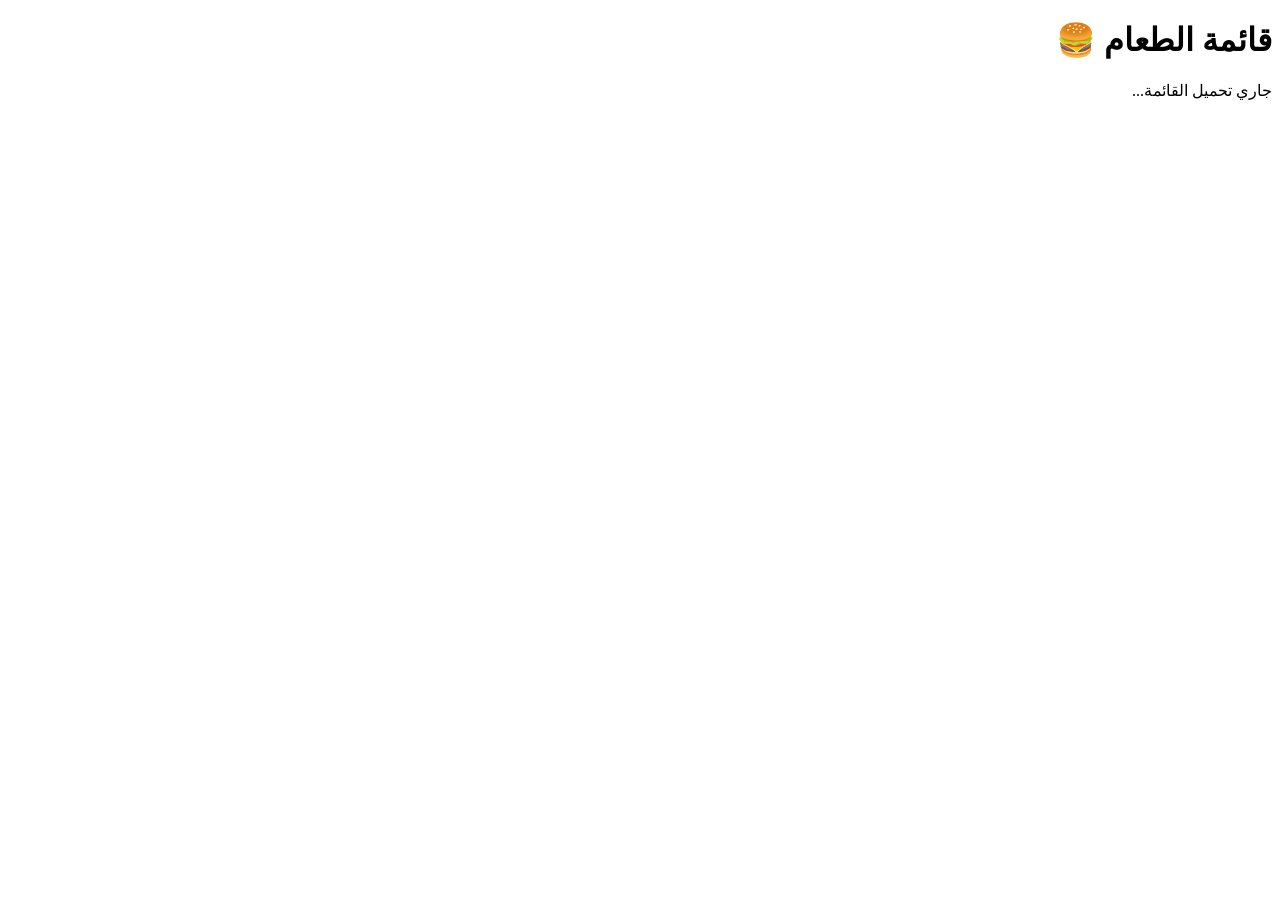
==== index.html @ 35b32e43 "Add initial HTML structure for restaurant menu" ====
<!DOCTYPE html>
<html lang="ar" dir="rtl">
<head>
    <meta charset="UTF-8">
    <meta name="viewport" content="width=device-width, initial-scale=1.0">
    <title>قائمة المطعم</title>
    <link rel="stylesheet" href="style.css">
</head>
<body>
    <header>
        <h1>قائمة الطعام 🍔</h1>
    </header>
    
    <main>
        <div id="menu-container" class="menu-grid">
            <p>جاري تحميل القائمة...</p>
        </div>
    </main>

    <script type="module" src="app.js"></script>
</body>
</html>
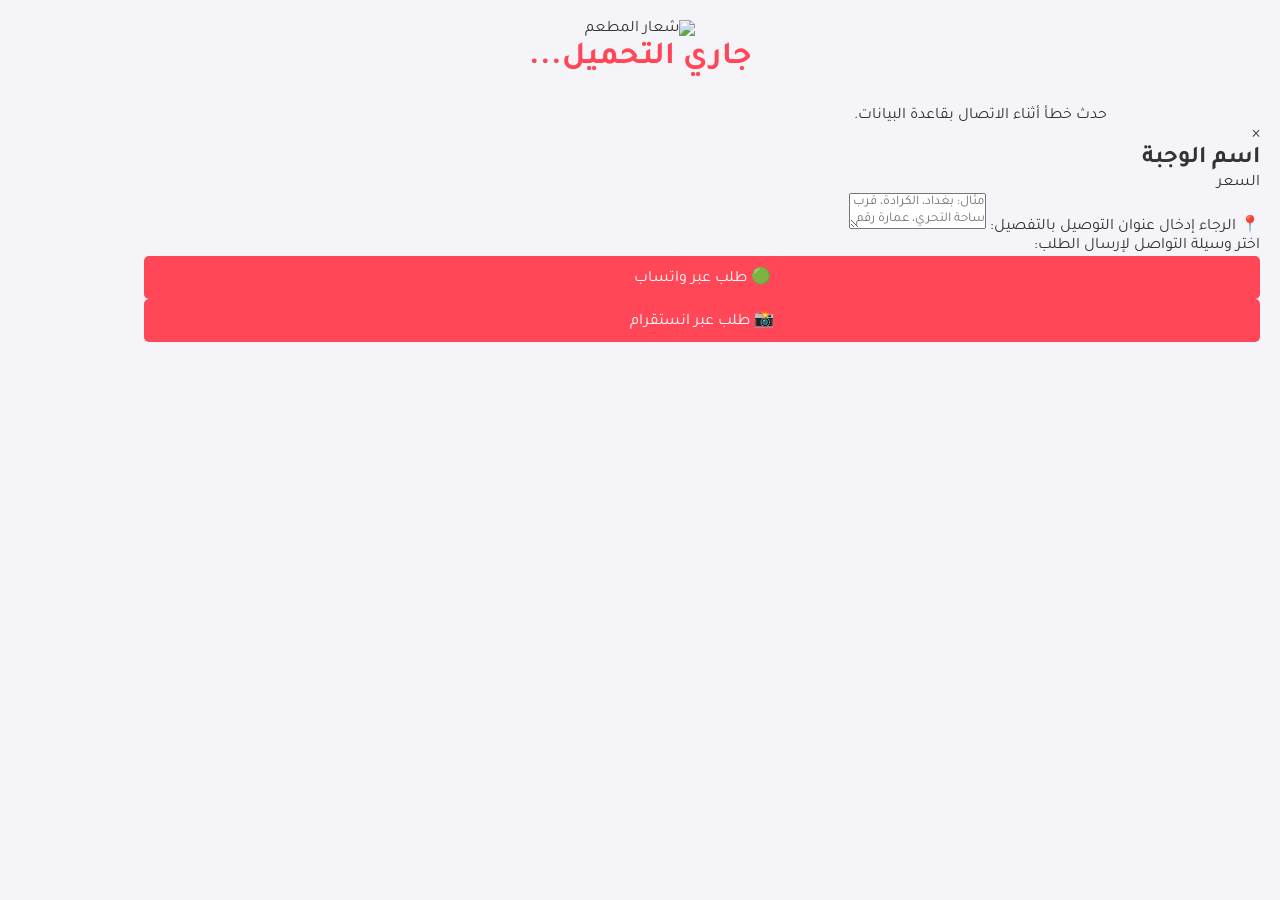
==== commit 06b80f6b: "Enhance restaurant menu layout and order modal Updated title and added restaurant header with logo a" ====
--- a/index.html
+++ b/index.html
@@ -3,20 +3,46 @@
 <head>
     <meta charset="UTF-8">
     <meta name="viewport" content="width=device-width, initial-scale=1.0">
-    <title>قائمة المطعم</title>
+    <title>منيو المطعم الاحترافي</title>
     <link rel="stylesheet" href="style.css">
 </head>
 <body>
-    <header>
-        <h1>قائمة الطعام 🍔</h1>
+
+    <header class="restaurant-header">
+        <img id="restLogo" src="https://placeholder.co/100" alt="شعار المطعم" class="rest-logo">
+        <h1 id="restName">جاري التحميل...</h1>
     </header>
+
+    <div class="slider-wrapper" id="offersWrapper" style="display: none;">
+        <div class="slider-track" id="offersContainer">
+            </div>
+    </div>
     
     <main>
         <div id="menu-container" class="menu-grid">
-            <p>جاري تحميل القائمة...</p>
+            <p class="status-msg">جاري تحميل قائمة الطعام...</p>
         </div>
     </main>
 
-    <script type="module" src="app.js"></script>
+    <div id="orderModal" class="modal">
+        <div class="modal-content">
+            <span class="close-modal">&times;</span>
+            <h2 id="modalItemName">اسم الوجبة</h2>
+            <p class="modal-price" id="modalItemPrice">السعر</p>
+            
+            <div class="location-box">
+                <label for="customerLocation">📍 الرجاء إدخال عنوان التوصيل بالتفصيل:</label>
+                <textarea id="customerLocation" placeholder="مثال: بغداد، الكرادة، قرب ساحة التحري، عمارة رقم 5"></textarea>
+            </div>
+
+            <p class="choose-method-text">اختر وسيلة التواصل لإرسال الطلب:</p>
+            <div class="order-actions">
+                <button id="sendWhatsAppBtn" class="btn-wa">🟢 طلب عبر واتساب</button>
+                <button id="sendInstagramBtn" class="btn-ig">📸 طلب عبر انستقرام</button>
+            </div>
+        </div>
+    </div>
+
+    <script src="app.js"></script>
 </body>
 </html>
--- a/style.css
+++ b/style.css
@@ -0,0 +1,96 @@
+@import url('https://fonts.googleapis.com/css2?family=Tajawal:wght@400;700&display=swap');
+
+* {
+    box-sizing: border-box;
+    margin: 0;
+    padding: 0;
+    font-family: 'Tajawal', sans-serif;
+}
+
+body {
+    background-color: #f4f4f9;
+    color: #333;
+    padding: 20px;
+}
+
+header {
+    text-align: center;
+    margin-bottom: 30px;
+}
+
+header h1 {
+    color: #ff4757;
+}
+
+.back-link {
+    display: inline-block;
+    margin-top: 10px;
+    color: #2f3542;
+    text-decoration: none;
+}
+
+.menu-grid {
+    display: grid;
+    grid-template-columns: repeat(auto-fill, minmax(250px, 1fr));
+    gap: 20px;
+    max-width: 1000px;
+    margin: 0 auto;
+}
+
+.menu-item {
+    background: white;
+    padding: 20px;
+    border-radius: 10px;
+    box-shadow: 0 4px 6px rgba(0,0,0,0.1);
+    text-align: center;
+}
+
+.menu-item h3 {
+    margin-bottom: 10px;
+    color: #2f3542;
+}
+
+.menu-item .price {
+    font-size: 1.2rem;
+    font-weight: bold;
+    color: #2ed573;
+}
+
+.admin-panel {
+    background: white;
+    padding: 20px;
+    border-radius: 10px;
+    max-width: 500px;
+    margin: 0 auto 30px auto;
+    box-shadow: 0 4px 6px rgba(0,0,0,0.1);
+    text-align: center;
+}
+
+input {
+    width: 90%;
+    padding: 10px;
+    margin: 10px 0;
+    border: 1px solid #ccc;
+    border-radius: 5px;
+}
+
+button {
+    background-color: #ff4757;
+    color: white;
+    border: none;
+    padding: 10px 20px;
+    border-radius: 5px;
+    cursor: pointer;
+    font-size: 1rem;
+    width: 90%;
+}
+
+button:hover {
+    background-color: #ff6b81;
+}
+
+.delete-btn {
+    background-color: #eccc68;
+    margin-top: 15px;
+    width: 100%;
+}
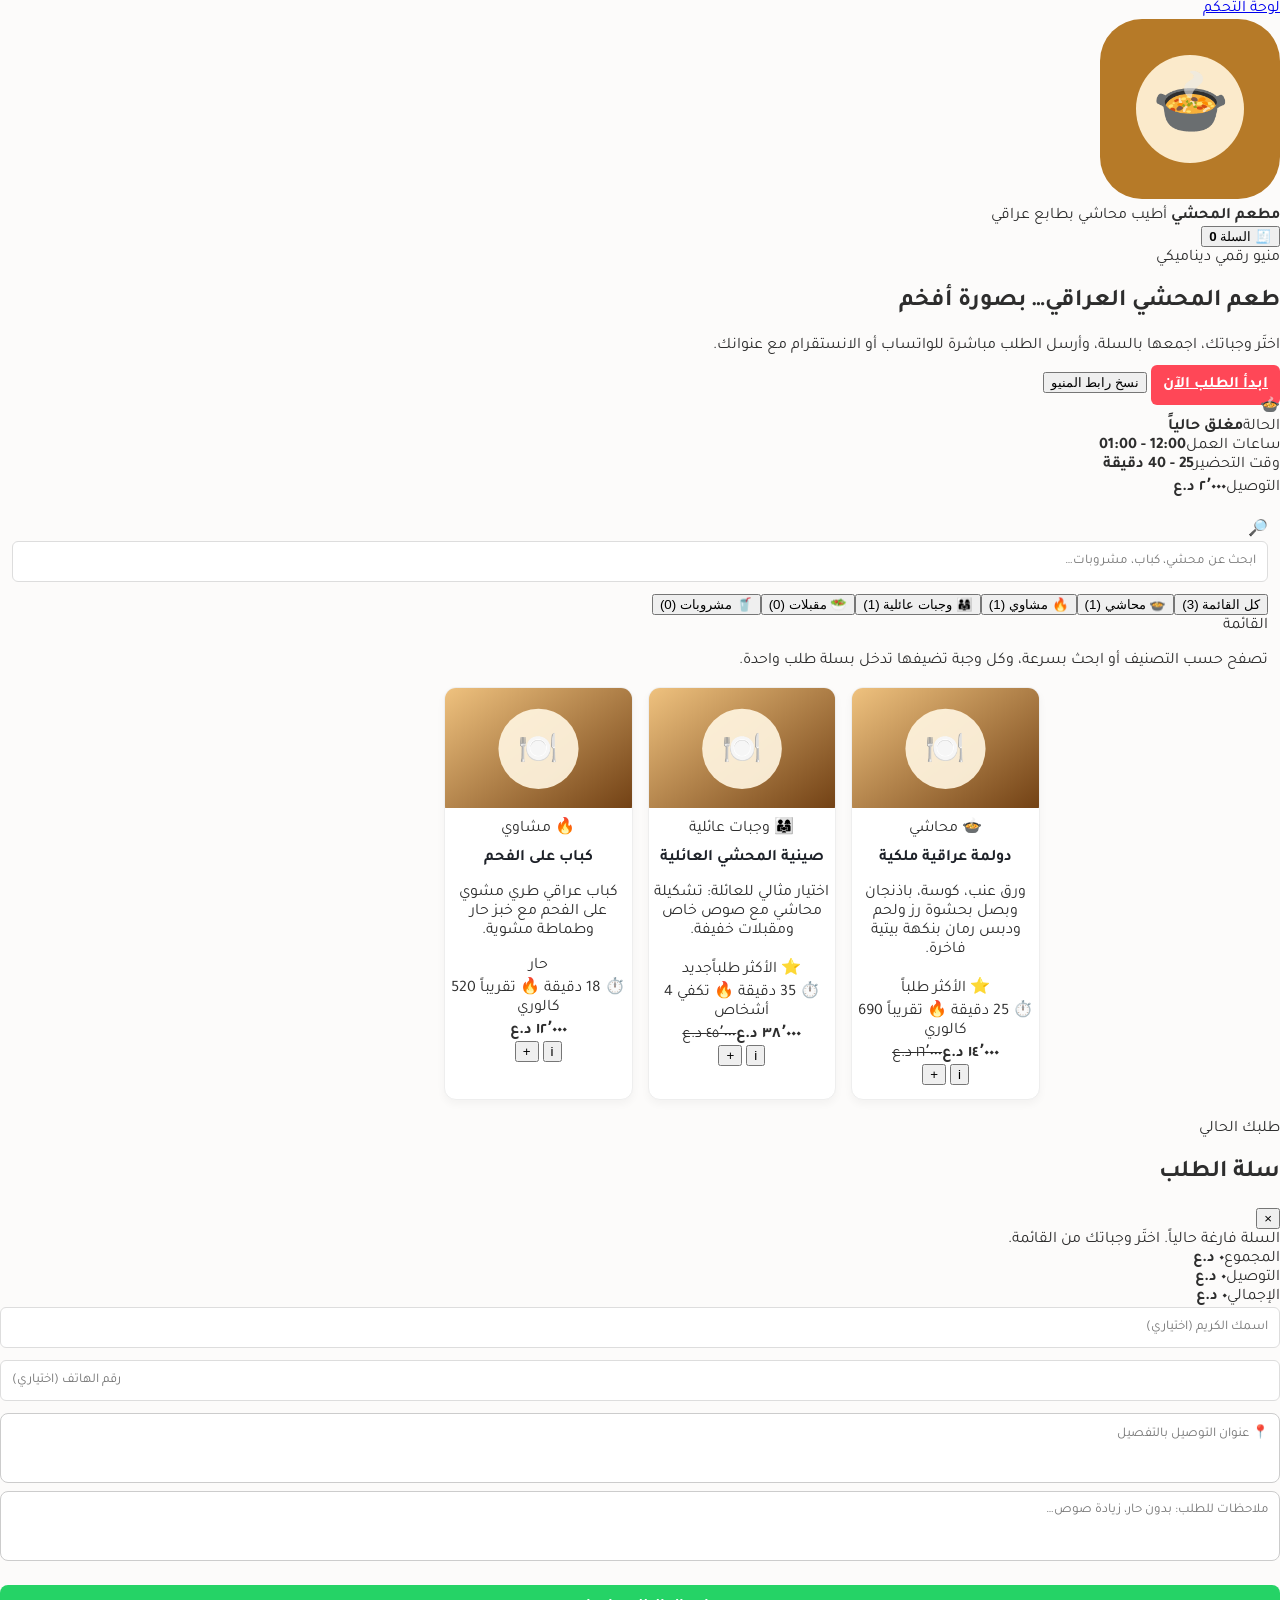
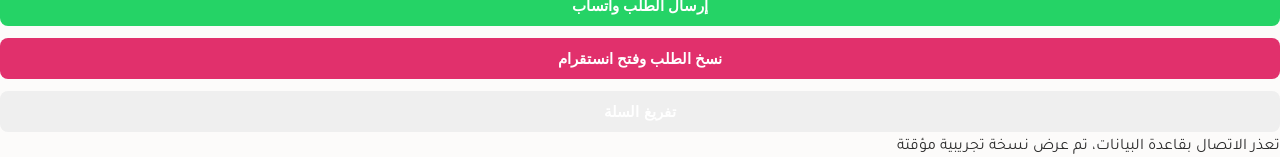
==== commit b10942b6: "Update restaurant menu page structure and content" ====
--- a/index.html
+++ b/index.html
@@ -3,45 +3,123 @@
 <head>
     <meta charset="UTF-8">
     <meta name="viewport" content="width=device-width, initial-scale=1.0">
-    <title>منيو المطعم الاحترافي</title>
+    <meta name="theme-color" content="#b67a28">
+    <title>منيو المحشي | تجربة طلب احترافية</title>
     <link rel="stylesheet" href="style.css">
 </head>
-<body>
+<body class="public-page">
+    <div class="page-glow page-glow-1"></div>
+    <div class="page-glow page-glow-2"></div>
 
-    <header class="restaurant-header">
-        <img id="restLogo" src="https://placeholder.co/100" alt="شعار المطعم" class="rest-logo">
-        <h1 id="restName">جاري التحميل...</h1>
+    <header class="hero-shell">
+        <nav class="top-nav glass-panel">
+            <a href="admin.html" class="admin-shortcut" aria-label="لوحة التحكم">لوحة التحكم</a>
+            <div class="brand-mini">
+                <img id="restLogo" src="" alt="شعار المطعم" class="brand-logo">
+                <div>
+                    <strong id="restName">مطعم المحشي</strong>
+                    <span id="restSlogan">أطيب محاشي بطابع عراقي</span>
+                </div>
+            </div>
+            <button id="cartToggle" class="cart-pill" type="button">
+                <span>🧾 السلة</span>
+                <b id="cartCount">0</b>
+            </button>
+        </nav>
+
+        <section class="hero-card glass-panel">
+            <div class="hero-copy">
+                <span class="eyebrow">منيو رقمي ديناميكي</span>
+                <h1 id="heroTitle">طعم المحشي العراقي… بصورة أفخم</h1>
+                <p id="heroSubtitle">اختَر وجباتك، اجمعها بالسلة، وأرسل الطلب مباشرة للواتساب أو الانستقرام مع عنوانك.</p>
+                <div class="hero-actions">
+                    <a href="#menuSection" class="btn btn-primary">ابدأ الطلب الآن</a>
+                    <button class="btn btn-ghost" id="shareMenuBtn" type="button">نسخ رابط المنيو</button>
+                </div>
+            </div>
+            <div class="hero-plate" aria-hidden="true">
+                <span class="steam steam-1"></span>
+                <span class="steam steam-2"></span>
+                <span class="steam steam-3"></span>
+                <div class="plate-core">
+                    <span>🍲</span>
+                </div>
+            </div>
+        </section>
+
+        <section id="quickInfo" class="quick-info"></section>
     </header>
 
-    <div class="slider-wrapper" id="offersWrapper" style="display: none;">
-        <div class="slider-track" id="offersContainer">
+    <section class="slider-wrapper" id="offersWrapper" style="display:none;">
+        <div class="section-heading inline-heading">
+            <span>🔥 عروض اليوم</span>
+        </div>
+        <div class="slider-mask">
+            <div class="slider-track" id="offersContainer"></div>
+        </div>
+    </section>
+
+    <main id="menuSection" class="menu-shell">
+        <div class="menu-toolbar glass-panel">
+            <div class="search-box">
+                <span>🔎</span>
+                <input id="searchInput" type="search" placeholder="ابحث عن محشي، كباب، مشروبات…">
             </div>
-    </div>
-    
-    <main>
+            <div id="categoryChips" class="category-chips"></div>
+        </div>
+
+        <div class="section-heading">
+            <div>
+                <span>القائمة</span>
+                <p>تصفح حسب التصنيف أو ابحث بسرعة، وكل وجبة تضيفها تدخل بسلة طلب واحدة.</p>
+            </div>
+        </div>
+
         <div id="menu-container" class="menu-grid">
             <p class="status-msg">جاري تحميل قائمة الطعام...</p>
         </div>
+        <div id="emptyState" class="empty-state" hidden>
+            <b>ماكو نتائج مطابقة</b>
+            <p>جرّب كلمة بحث ثانية أو اختَر تصنيف مختلف.</p>
+        </div>
     </main>
 
-    <div id="orderModal" class="modal">
-        <div class="modal-content">
-            <span class="close-modal">&times;</span>
-            <h2 id="modalItemName">اسم الوجبة</h2>
-            <p class="modal-price" id="modalItemPrice">السعر</p>
-            
-            <div class="location-box">
-                <label for="customerLocation">📍 الرجاء إدخال عنوان التوصيل بالتفصيل:</label>
-                <textarea id="customerLocation" placeholder="مثال: بغداد، الكرادة، قرب ساحة التحري، عمارة رقم 5"></textarea>
+    <aside id="cartDrawer" class="cart-drawer" aria-label="سلة الطلبات">
+        <div class="cart-head">
+            <div>
+                <span class="eyebrow">طلبك الحالي</span>
+                <h2>سلة الطلب</h2>
             </div>
+            <button id="closeCart" class="icon-btn" type="button">×</button>
+        </div>
+        <div id="cartItems" class="cart-items"></div>
+        <div class="cart-summary">
+            <div><span>المجموع</span><b id="subtotalAmount">0 د.ع</b></div>
+            <div><span>التوصيل</span><b id="deliveryAmount">0 د.ع</b></div>
+            <div class="total-row"><span>الإجمالي</span><b id="totalAmount">0 د.ع</b></div>
+        </div>
+        <div class="checkout-form">
+            <input id="customerName" type="text" placeholder="اسمك الكريم (اختياري)">
+            <input id="customerPhone" type="tel" placeholder="رقم الهاتف (اختياري)">
+            <textarea id="customerLocation" placeholder="📍 عنوان التوصيل بالتفصيل"></textarea>
+            <textarea id="orderNotes" placeholder="ملاحظات للطلب: بدون حار، زيادة صوص…"></textarea>
+        </div>
+        <div class="order-actions">
+            <button id="sendWhatsAppBtn" class="btn btn-wa" type="button">إرسال الطلب واتساب</button>
+            <button id="sendInstagramBtn" class="btn btn-ig" type="button">نسخ الطلب وفتح انستقرام</button>
+            <button id="clearCartBtn" class="btn btn-soft" type="button">تفريغ السلة</button>
+        </div>
+    </aside>
+    <div id="cartBackdrop" class="drawer-backdrop"></div>
 
-            <p class="choose-method-text">اختر وسيلة التواصل لإرسال الطلب:</p>
-            <div class="order-actions">
-                <button id="sendWhatsAppBtn" class="btn-wa">🟢 طلب عبر واتساب</button>
-                <button id="sendInstagramBtn" class="btn-ig">📸 طلب عبر انستقرام</button>
-            </div>
+    <div id="foodModal" class="modal" aria-hidden="true">
+        <div class="modal-content food-modal-card">
+            <button class="close-modal icon-btn" id="closeFoodModal" type="button">×</button>
+            <div id="modalFoodContent"></div>
         </div>
     </div>
+
+    <div id="toast" class="toast" role="status"></div>
 
     <script src="app.js"></script>
 </body>
--- a/style.css
+++ b/style.css
@@ -1,96 +1,301 @@
 @import url('https://fonts.googleapis.com/css2?family=Tajawal:wght@400;700&display=swap');
 
-* {
+*, *::before, *::after {
     box-sizing: border-box;
+}
+
+body {
     margin: 0;
     padding: 0;
     font-family: 'Tajawal', sans-serif;
-}
-
-body {
-    background-color: #f4f4f9;
-    color: #333;
-    padding: 20px;
-}
-
-header {
+    background-color: #fcfbfa;
+    color: #2d2d2d;
+    direction: rtl;
+}
+
+/* الهوية البصرية */
+.restaurant-header {
     text-align: center;
-    margin-bottom: 30px;
-}
-
-header h1 {
-    color: #ff4757;
-}
-
-.back-link {
-    display: inline-block;
-    margin-top: 10px;
-    color: #2f3542;
-    text-decoration: none;
+    padding: 25px 15px;
+    background: #ffffff;
+    box-shadow: 0 4px 12px rgba(0,0,0,0.05);
+    border-bottom: 3px solid #ff4757;
+}
+
+.rest-logo {
+    width: 85px;
+    height: 85px;
+    border-radius: 50%;
+    object-fit: cover;
+    border: 3px solid #ff4757;
+    margin-bottom: 10px;
+}
+
+.restaurant-header h1 {
+    font-size: 20pt;
+    color: #1e2229;
+    margin: 0;
+}
+
+/* شريط العروض والاعلانات المتحرك المستطيل */
+.slider-wrapper {
+    overflow: hidden;
+    width: 100%;
+    background: #1e2229;
+    padding: 12px 0;
+    position: relative;
+    box-shadow: inset 0 0 10px rgba(0,0,0,0.5);
+}
+
+.slider-track {
+    display: flex;
+    width: max-content;
+    animation: scrollMarquee 25s linear infinite;
+}
+
+.slider-track:hover {
+    animation-play-state: paused;
+}
+
+.offer-banner {
+    display: flex;
+    align-items: center;
+    background: #ff4757;
+    color: white;
+    padding: 8px 15px;
+    margin-right: 25px;
+    border-radius: 6px;
+    white-space: nowrap;
+    box-shadow: 0 2px 5px rgba(0,0,0,0.2);
+}
+
+.offer-banner img {
+    height: 45px;
+    width: 90px;
+    object-fit: cover;
+    border-radius: 4px;
+    margin-left: 10px;
+    border: 1px solid rgba(255,255,255,0.5);
+}
+
+.offer-banner span {
+    font-weight: bold;
+    font-size: 11pt;
+}
+
+@keyframes scrollMarquee {
+    0% { transform: translateX(0); }
+    100% { transform: translateX(100%); }
+}
+
+/* المنيو وقائمة الوجبات */
+main {
+    padding: 20px 12px;
 }
 
 .menu-grid {
     display: grid;
-    grid-template-columns: repeat(auto-fill, minmax(250px, 1fr));
-    gap: 20px;
-    max-width: 1000px;
+    grid-template-columns: repeat(auto-fill, minmax(160px, 1fr));
+    gap: 15px;
+    max-width: 800px;
     margin: 0 auto;
 }
 
 .menu-item {
     background: white;
+    border-radius: 12px;
+    overflow: hidden;
+    box-shadow: 0 4px 8px rgba(0,0,0,0.04);
+    border: 1px solid #eee;
+    text-align: center;
+    transition: transform 0.2s;
+    cursor: pointer;
+    padding-bottom: 12px;
+}
+
+.menu-item:active {
+    transform: scale(0.98);
+}
+
+.item-img {
+    width: 100%;
+    height: 120px;
+    object-fit: cover;
+    background-color: #f0f0f0;
+}
+
+.menu-item h3 {
+    font-size: 12pt;
+    margin: 10px 8px 5px 8px;
+    color: #1e2229;
+}
+
+.price {
+    font-size: 11pt;
+    font-weight: bold;
+    color: #2ed573;
+}
+
+/* النافذة المنبثقة (Modal) */
+.modal {
+    display: none;
+    position: fixed;
+    z-index: 999;
+    left: 0;
+    top: 0;
+    width: 100%;
+    height: 100%;
+    background-color: rgba(0,0,0,0.6);
+}
+
+.modal-content {
+    background-color: white;
+    margin: 15% auto;
     padding: 20px;
-    border-radius: 10px;
-    box-shadow: 0 4px 6px rgba(0,0,0,0.1);
+    border-radius: 16px;
+    width: 90%;
+    max-width: 450px;
     text-align: center;
-}
-
-.menu-item h3 {
-    margin-bottom: 10px;
-    color: #2f3542;
-}
-
-.menu-item .price {
-    font-size: 1.2rem;
+    position: relative;
+    box-shadow: 0 5px 15px rgba(0,0,0,0.3);
+}
+
+.close-modal {
+    position: absolute;
+    left: 20px;
+    top: 15px;
+    font-size: 22pt;
+    font-weight: bold;
+    color: #aaa;
+    cursor: pointer;
+}
+
+.modal-price {
+    font-size: 14pt;
     font-weight: bold;
     color: #2ed573;
-}
-
-.admin-panel {
+    margin-bottom: 15px;
+}
+
+.location-box {
+    margin: 15px 0;
+    text-align: right;
+}
+
+.location-box label {
+    font-weight: bold;
+    font-size: 11pt;
+    display: block;
+    margin-bottom: 8px;
+}
+
+textarea {
+    width: 100%;
+    height: 70px;
+    padding: 10px;
+    border: 1px solid #ccc;
+    border-radius: 8px;
+    font-family: inherit;
+    resize: none;
+}
+
+.choose-method-text {
+    font-size: 10.5pt;
+    color: #666;
+    margin-top: 15px;
+}
+
+.order-actions {
+    display: block;
+    margin-top: 10px;
+}
+
+.order-actions button {
+    width: 100%;
+    margin: 6px 0;
+    padding: 12px;
+    border: none;
+    border-radius: 8px;
+    font-weight: bold;
+    font-size: 11pt;
+    cursor: pointer;
+    color: white;
+}
+
+.btn-wa { background-color: #25D366; }
+.btn-ig { background-color: #E1306C; }
+
+/* لوحة التحكم */
+.admin-main {
+    max-width: 600px;
+    margin: 0 auto;
+    padding: 10px;
+}
+
+.admin-card {
     background: white;
     padding: 20px;
-    border-radius: 10px;
-    max-width: 500px;
-    margin: 0 auto 30px auto;
-    box-shadow: 0 4px 6px rgba(0,0,0,0.1);
-    text-align: center;
+    border-radius: 12px;
+    margin-bottom: 20px;
+    box-shadow: 0 4px 10px rgba(0,0,0,0.05);
+    border: 1px solid #e8e8e8;
+}
+
+.admin-card h2 {
+    font-size: 13pt;
+    color: #ff4757;
+    margin-bottom: 15px;
+    border-bottom: 2px solid #f4f4f9;
+    padding-bottom: 8px;
 }
 
 input {
-    width: 90%;
-    padding: 10px;
-    margin: 10px 0;
-    border: 1px solid #ccc;
-    border-radius: 5px;
-}
-
-button {
+    width: 100%;
+    padding: 11px;
+    margin-bottom: 12px;
+    border: 1px solid #ddd;
+    border-radius: 6px;
+    font-family: inherit;
+}
+
+.btn-primary { background-color: #ff4757; color: white; border: none; padding: 12px; width: 100%; border-radius: 6px; font-weight: bold; cursor: pointer; }
+.btn-secondary { background-color: #1e2229; color: white; border: none; padding: 12px; width: 100%; border-radius: 6px; font-weight: bold; cursor: pointer; }
+
+.admin-list {
+    text-align: right;
+    margin-top: 10px;
+}
+
+.admin-list-item {
+    background: #f8f9fa;
+    padding: 8px;
+    margin: 5px 0;
+    border-radius: 4px;
+    display: flex;
+    justify-content: space-between;
+    align-items: center;
+    cursor: pointer;
+    color: #ff4757;
+    font-size: 10pt;
+}
+
+.delete-btn {
     background-color: #ff4757;
     color: white;
     border: none;
-    padding: 10px 20px;
-    border-radius: 5px;
-    cursor: pointer;
-    font-size: 1rem;
-    width: 90%;
-}
-
-button:hover {
-    background-color: #ff6b81;
-}
-
-.delete-btn {
-    background-color: #eccc68;
-    margin-top: 15px;
-    width: 100%;
-}
+    padding: 5px 10px;
+    border-radius: 4px;
+    font-size: 9pt;
+    cursor: pointer;
+    margin-top: 5px;
+    width: 100%;
+}
+
+.back-link {
+    display: block;
+    text-align: center;
+    margin: 10px 0 20px 0;
+    color: #1e2229;
+    text-decoration: none;
+    font-weight: bold;
+}
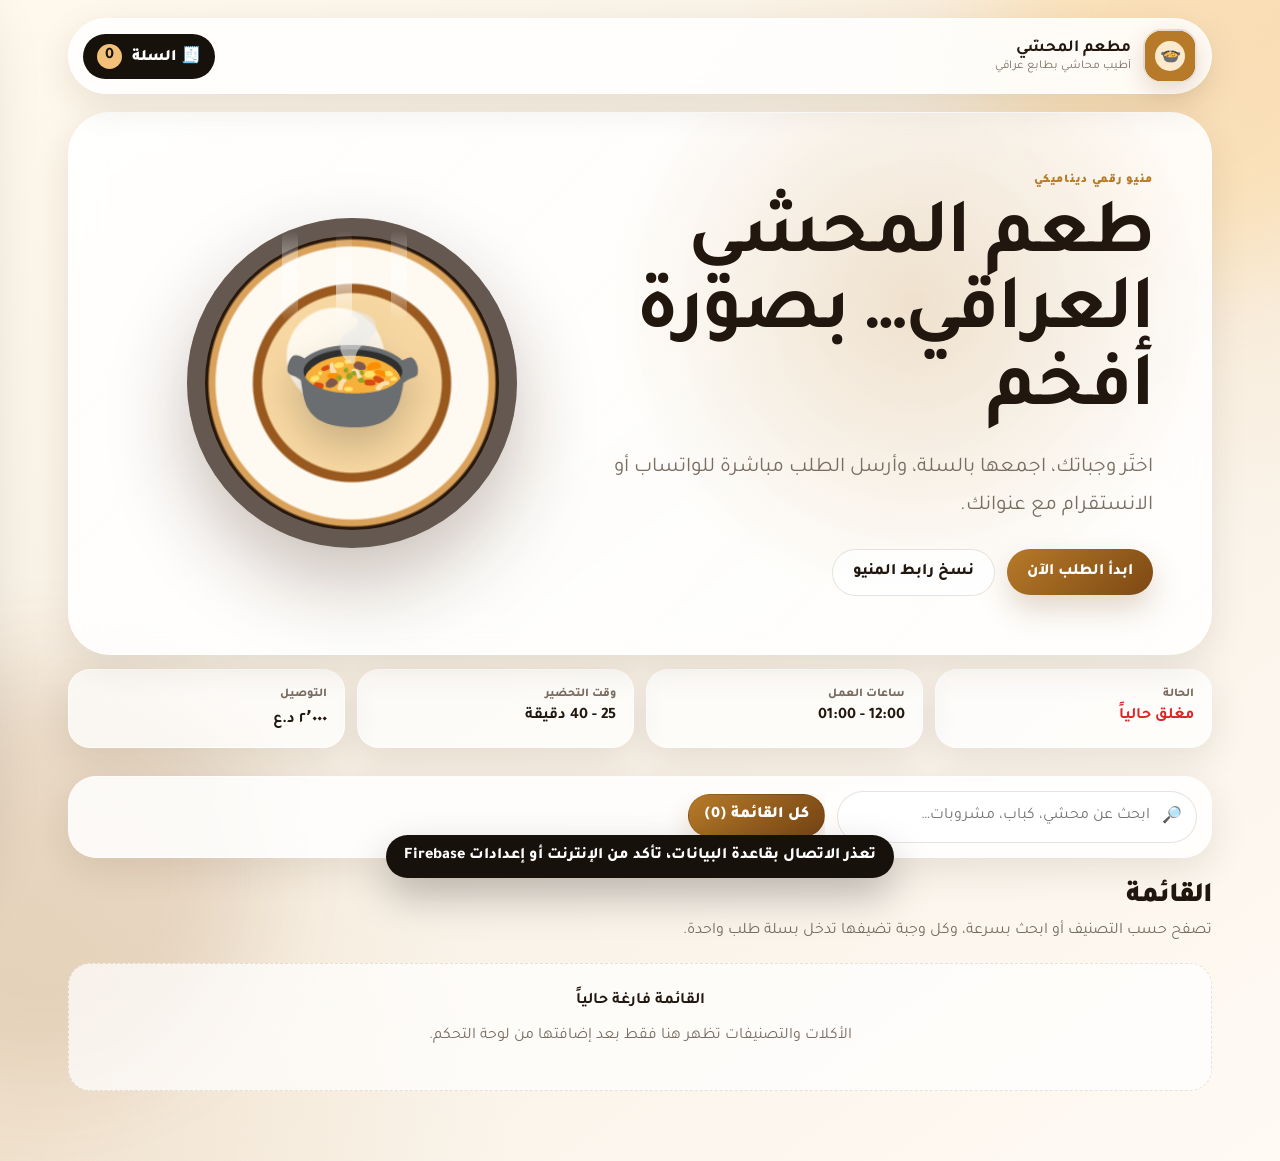
==== commit 963cdedd: "Remove admin shortcut link from navigation Removed admin shortcut link from the navigation." ====
--- a/index.html
+++ b/index.html
@@ -13,7 +13,6 @@
 
     <header class="hero-shell">
         <nav class="top-nav glass-panel">
-            <a href="admin.html" class="admin-shortcut" aria-label="لوحة التحكم">لوحة التحكم</a>
             <div class="brand-mini">
                 <img id="restLogo" src="" alt="شعار المطعم" class="brand-logo">
                 <div>
--- a/style.css
+++ b/style.css
@@ -1,301 +1,830 @@
-@import url('https://fonts.googleapis.com/css2?family=Tajawal:wght@400;700&display=swap');
-
-*, *::before, *::after {
-    box-sizing: border-box;
-}
-
+@import url('https://fonts.googleapis.com/css2?family=Tajawal:wght@400;500;700;800;900&display=swap');
+
+:root {
+    --accent: #b67a28;
+    --accent-2: #f2c078;
+    --ink: #22170f;
+    --muted: #796d61;
+    --paper: #fffaf1;
+    --card: rgba(255, 255, 255, 0.86);
+    --line: rgba(76, 45, 17, 0.13);
+    --dark: #17110b;
+    --success: #16a34a;
+    --danger: #dc2626;
+    --warning: #d97706;
+    --radius-xl: 32px;
+    --radius-lg: 22px;
+    --radius-md: 16px;
+    --shadow: 0 24px 70px rgba(63, 35, 12, 0.15);
+    --shadow-soft: 0 12px 36px rgba(63, 35, 12, 0.10);
+}
+
+*, *::before, *::after { box-sizing: border-box; }
+html { scroll-behavior: smooth; }
 body {
     margin: 0;
-    padding: 0;
-    font-family: 'Tajawal', sans-serif;
-    background-color: #fcfbfa;
-    color: #2d2d2d;
+    min-height: 100vh;
+    font-family: 'Tajawal', system-ui, -apple-system, Segoe UI, sans-serif;
+    background:
+        radial-gradient(circle at top right, rgba(242, 192, 120, 0.23), transparent 34rem),
+        radial-gradient(circle at bottom left, rgba(182, 122, 40, 0.14), transparent 32rem),
+        linear-gradient(145deg, #fff8ec 0%, #f7efe3 45%, #fffaf4 100%);
+    color: var(--ink);
     direction: rtl;
-}
-
-/* الهوية البصرية */
-.restaurant-header {
+    overflow-x: hidden;
+}
+
+body::selection { background: var(--accent); color: #fff; }
+button, input, textarea, select { font: inherit; }
+button, a { -webkit-tap-highlight-color: transparent; }
+a { color: inherit; text-decoration: none; }
+img { max-width: 100%; display: block; }
+
+.page-glow {
+    position: fixed;
+    width: 420px;
+    height: 420px;
+    border-radius: 50%;
+    filter: blur(46px);
+    pointer-events: none;
+    z-index: -1;
+    opacity: .58;
+}
+.page-glow-1 { top: -150px; right: -130px; background: rgba(255, 210, 138, .6); }
+.page-glow-2 { bottom: -180px; left: -160px; background: rgba(140, 85, 26, .22); }
+
+.glass-panel {
+    background: var(--card);
+    border: 1px solid rgba(255,255,255,.72);
+    box-shadow: var(--shadow-soft);
+    backdrop-filter: blur(16px);
+}
+
+.btn {
+    border: 0;
+    border-radius: 999px;
+    padding: 13px 20px;
+    font-weight: 800;
+    cursor: pointer;
+    display: inline-flex;
+    align-items: center;
+    justify-content: center;
+    gap: 8px;
+    transition: transform .2s ease, box-shadow .2s ease, opacity .2s ease;
+    min-height: 46px;
+}
+.btn:hover { transform: translateY(-2px); }
+.btn:active { transform: translateY(0) scale(.98); }
+.btn-primary {
+    color: #fff;
+    background: linear-gradient(135deg, var(--accent), #7d4814);
+    box-shadow: 0 14px 30px rgba(125, 72, 20, .22);
+}
+.btn-secondary { color: #fff; background: linear-gradient(135deg, #24170d, #5b3717); }
+.btn-ghost { background: rgba(255,255,255,.72); color: var(--ink); border: 1px solid var(--line); }
+.btn-soft { background: rgba(125, 72, 20, .09); color: var(--ink); }
+.btn-wa { background: linear-gradient(135deg, #25D366, #128C4A); color: #fff; }
+.btn-ig { background: linear-gradient(135deg, #E1306C, #833AB4); color: #fff; }
+.full-btn { width: 100%; margin-top: 16px; }
+.small-btn { min-height: 38px; padding: 9px 14px; font-size: 13px; }
+.icon-btn {
+    border: 0;
+    width: 42px;
+    height: 42px;
+    border-radius: 50%;
+    display: inline-flex;
+    align-items: center;
+    justify-content: center;
+    font-size: 24px;
+    background: rgba(0,0,0,.06);
+    color: var(--ink);
+    cursor: pointer;
+}
+.eyebrow {
+    color: var(--accent);
+    font-weight: 900;
+    letter-spacing: .7px;
+    font-size: 12px;
+    text-transform: uppercase;
+}
+.badge-soft {
+    display: inline-flex;
+    align-items: center;
+    gap: 6px;
+    padding: 8px 12px;
+    border-radius: 999px;
+    background: rgba(182, 122, 40, .1);
+    color: #7d4814;
+    font-weight: 800;
+    font-size: 12px;
+}
+.status-msg, .empty-state {
+    grid-column: 1 / -1;
     text-align: center;
-    padding: 25px 15px;
-    background: #ffffff;
-    box-shadow: 0 4px 12px rgba(0,0,0,0.05);
-    border-bottom: 3px solid #ff4757;
-}
-
-.rest-logo {
-    width: 85px;
-    height: 85px;
+    padding: 28px;
+    color: var(--muted);
+    background: rgba(255,255,255,.7);
+    border: 1px dashed var(--line);
+    border-radius: var(--radius-lg);
+}
+.empty-state b { display:block; color: var(--ink); margin-bottom: 6px; }
+.toast {
+    position: fixed;
+    left: 50%;
+    bottom: 22px;
+    transform: translateX(-50%) translateY(30px);
+    background: #17110b;
+    color: #fff;
+    border-radius: 999px;
+    padding: 12px 18px;
+    font-weight: 800;
+    box-shadow: 0 18px 40px rgba(0,0,0,.25);
+    opacity: 0;
+    pointer-events: none;
+    z-index: 2000;
+    transition: .25s ease;
+    max-width: calc(100vw - 24px);
+    text-align: center;
+}
+.toast.show { opacity: 1; transform: translateX(-50%) translateY(0); }
+
+/* Public menu */
+.hero-shell {
+    max-width: 1180px;
+    margin: 0 auto;
+    padding: 18px 18px 0;
+}
+.top-nav {
+    min-height: 76px;
+    border-radius: 999px;
+    padding: 10px 14px;
+    display: flex;
+    align-items: center;
+    justify-content: space-between;
+    gap: 14px;
+    position: sticky;
+    top: 12px;
+    z-index: 50;
+}
+.brand-mini {
+    display: flex;
+    align-items: center;
+    gap: 12px;
+    min-width: 0;
+}
+.brand-logo {
+    width: 54px;
+    height: 54px;
+    border-radius: 18px;
+    object-fit: cover;
+    border: 2px solid rgba(255,255,255,.8);
+    background: linear-gradient(135deg, var(--accent), #5e3512);
+    box-shadow: 0 8px 22px rgba(125,72,20,.18);
+}
+.brand-logo:not([src]), .brand-logo[src=""] { padding: 11px; }
+.brand-mini strong { display: block; font-size: 17px; line-height: 1.2; white-space: nowrap; overflow: hidden; text-overflow: ellipsis; max-width: 210px; }
+.brand-mini span { display: block; color: var(--muted); font-size: 12px; white-space: nowrap; overflow: hidden; text-overflow: ellipsis; max-width: 240px; }
+.admin-shortcut {
+    font-weight: 900;
+    color: #7d4814;
+    padding: 10px 14px;
+    border-radius: 999px;
+    background: rgba(182,122,40,.09);
+}
+.cart-pill {
+    border: 0;
+    cursor: pointer;
+    border-radius: 999px;
+    padding: 10px 14px;
+    background: var(--dark);
+    color: #fff;
+    display: inline-flex;
+    align-items: center;
+    gap: 10px;
+    font-weight: 900;
+}
+.cart-pill b {
+    min-width: 25px;
+    height: 25px;
+    display: inline-flex;
+    align-items: center;
+    justify-content: center;
     border-radius: 50%;
+    background: var(--accent-2);
+    color: var(--dark);
+}
+.hero-card {
+    margin-top: 18px;
+    min-height: 420px;
+    border-radius: 42px;
+    padding: clamp(24px, 5vw, 58px);
+    display: grid;
+    grid-template-columns: minmax(0, 1.1fr) minmax(260px, .9fr);
+    gap: 24px;
+    align-items: center;
+    overflow: hidden;
+    position: relative;
+}
+.hero-card::before {
+    content: "";
+    position: absolute;
+    inset: 0;
+    background:
+        radial-gradient(circle at 74% 35%, rgba(182,122,40,.22), transparent 19rem),
+        linear-gradient(135deg, rgba(255,255,255,.36), transparent);
+    pointer-events: none;
+}
+.hero-copy { position: relative; z-index: 1; }
+.hero-copy h1 {
+    font-size: clamp(38px, 7vw, 78px);
+    line-height: .98;
+    margin: 12px 0 18px;
+    letter-spacing: -2px;
+    max-width: 760px;
+}
+.hero-copy p {
+    color: var(--muted);
+    font-size: clamp(17px, 2vw, 21px);
+    line-height: 1.8;
+    max-width: 640px;
+    margin: 0 0 24px;
+}
+.hero-actions { display: flex; align-items: center; gap: 12px; flex-wrap: wrap; }
+.hero-plate {
+    position: relative;
+    z-index: 1;
+    min-height: 310px;
+    display: grid;
+    place-items: center;
+}
+.plate-core {
+    width: min(330px, 72vw);
+    height: min(330px, 72vw);
+    border-radius: 50%;
+    display: grid;
+    place-items: center;
+    background:
+        radial-gradient(circle at 45% 42%, #fff9ed 0 18%, transparent 19%),
+        radial-gradient(circle at 50% 50%, #f7d7a1 0 38%, #9a5a1f 39% 42%, #fffaf1 43% 58%, #d9a15a 59% 61%, #28180c 62% 100%);
+    box-shadow: 0 35px 80px rgba(64, 34, 11, .28), inset 0 0 0 18px rgba(255,255,255,.28);
+}
+.plate-core span { font-size: 118px; filter: drop-shadow(0 18px 18px rgba(0,0,0,.18)); }
+.steam {
+    position: absolute;
+    width: 16px;
+    height: 92px;
+    top: 12px;
+    border-radius: 999px;
+    background: linear-gradient(transparent, rgba(255,255,255,.8), transparent);
+    animation: steam 3.2s ease-in-out infinite;
+    opacity: .7;
+}
+.steam-1 { right: 38%; animation-delay: 0s; }
+.steam-2 { right: 50%; height: 112px; animation-delay: .6s; }
+.steam-3 { right: 62%; animation-delay: 1.15s; }
+@keyframes steam { 0%,100% { transform: translateY(16px) scaleX(.75); opacity: .1; } 45% { transform: translateY(-10px) scaleX(1.2); opacity: .8; } }
+.quick-info {
+    display: grid;
+    grid-template-columns: repeat(4, minmax(0, 1fr));
+    gap: 12px;
+    margin-top: 14px;
+}
+.info-tile {
+    background: rgba(255,255,255,.74);
+    border: 1px solid rgba(255,255,255,.75);
+    border-radius: 22px;
+    padding: 17px;
+    box-shadow: var(--shadow-soft);
+}
+.info-tile span { display: block; color: var(--muted); font-size: 12px; margin-bottom: 6px; font-weight: 800; }
+.info-tile b { font-size: 16px; }
+.info-tile.open b { color: var(--success); }
+.info-tile.closed b { color: var(--danger); }
+.slider-wrapper {
+    margin: 22px auto 0;
+    max-width: 1180px;
+    padding: 0 18px;
+}
+.inline-heading { margin-bottom: 10px !important; }
+.slider-mask {
+    overflow: hidden;
+    border-radius: 26px;
+    background: #1d1209;
+    box-shadow: var(--shadow-soft);
+    border: 1px solid rgba(255,255,255,.14);
+}
+.slider-track {
+    width: max-content;
+    display: flex;
+    gap: 14px;
+    padding: 14px;
+    animation: scrollMarquee 34s linear infinite;
+}
+.slider-track:hover { animation-play-state: paused; }
+.offer-banner {
+    min-width: 310px;
+    display: grid;
+    grid-template-columns: 84px 1fr;
+    align-items: center;
+    gap: 12px;
+    padding: 10px;
+    border-radius: 20px;
+    background: linear-gradient(135deg, rgba(255,255,255,.13), rgba(255,255,255,.06));
+    color: #fff;
+    border: 1px solid rgba(255,255,255,.12);
+}
+.offer-banner img {
+    width: 84px;
+    height: 68px;
+    border-radius: 16px;
     object-fit: cover;
-    border: 3px solid #ff4757;
-    margin-bottom: 10px;
-}
-
-.restaurant-header h1 {
-    font-size: 20pt;
-    color: #1e2229;
-    margin: 0;
-}
-
-/* شريط العروض والاعلانات المتحرك المستطيل */
-.slider-wrapper {
-    overflow: hidden;
+    background: linear-gradient(135deg, var(--accent), #3f250f);
+}
+.offer-banner b { display:block; font-size: 15px; margin-bottom: 4px; }
+.offer-banner span { color: rgba(255,255,255,.7); font-size: 12px; }
+@keyframes scrollMarquee {
+    from { transform: translateX(0); }
+    to { transform: translateX(50%); }
+}
+.menu-shell {
+    max-width: 1180px;
+    margin: 0 auto;
+    padding: 28px 18px 70px;
+}
+.menu-toolbar {
+    position: sticky;
+    top: 100px;
+    z-index: 35;
+    border-radius: 28px;
+    padding: 14px;
+    margin-bottom: 22px;
+    display: grid;
+    grid-template-columns: minmax(250px, 360px) 1fr;
+    gap: 12px;
+    align-items: center;
+}
+.search-box {
+    display: flex;
+    align-items: center;
+    gap: 10px;
+    padding: 0 14px;
+    background: #fff;
+    border: 1px solid var(--line);
+    border-radius: 999px;
+    min-height: 52px;
+}
+.search-box input {
     width: 100%;
-    background: #1e2229;
-    padding: 12px 0;
-    position: relative;
-    box-shadow: inset 0 0 10px rgba(0,0,0,0.5);
-}
-
-.slider-track {
+    border: 0;
+    outline: 0;
+    background: transparent;
+    color: var(--ink);
+}
+.category-chips {
     display: flex;
-    width: max-content;
-    animation: scrollMarquee 25s linear infinite;
-}
-
-.slider-track:hover {
-    animation-play-state: paused;
-}
-
-.offer-banner {
+    gap: 8px;
+    overflow-x: auto;
+    padding-bottom: 3px;
+    scrollbar-width: thin;
+}
+.category-chip {
+    flex: 0 0 auto;
+    border: 1px solid var(--line);
+    background: rgba(255,255,255,.72);
+    color: var(--ink);
+    border-radius: 999px;
+    padding: 11px 15px;
+    cursor: pointer;
+    font-weight: 900;
+}
+.category-chip.active {
+    color: #fff;
+    background: linear-gradient(135deg, var(--accent), #764515);
+    box-shadow: 0 12px 26px rgba(125,72,20,.18);
+}
+.section-heading {
+    margin: 18px 0 18px;
     display: flex;
-    align-items: center;
-    background: #ff4757;
-    color: white;
-    padding: 8px 15px;
-    margin-right: 25px;
-    border-radius: 6px;
-    white-space: nowrap;
-    box-shadow: 0 2px 5px rgba(0,0,0,0.2);
-}
-
-.offer-banner img {
-    height: 45px;
-    width: 90px;
-    object-fit: cover;
-    border-radius: 4px;
-    margin-left: 10px;
-    border: 1px solid rgba(255,255,255,0.5);
-}
-
-.offer-banner span {
-    font-weight: bold;
-    font-size: 11pt;
-}
-
-@keyframes scrollMarquee {
-    0% { transform: translateX(0); }
-    100% { transform: translateX(100%); }
-}
-
-/* المنيو وقائمة الوجبات */
-main {
-    padding: 20px 12px;
-}
-
+    justify-content: space-between;
+    gap: 18px;
+    align-items: flex-end;
+}
+.section-heading span { font-size: 28px; font-weight: 900; letter-spacing: -1px; }
+.section-heading p { margin: 4px 0 0; color: var(--muted); line-height: 1.7; }
 .menu-grid {
     display: grid;
-    grid-template-columns: repeat(auto-fill, minmax(160px, 1fr));
-    gap: 15px;
-    max-width: 800px;
-    margin: 0 auto;
-}
-
+    grid-template-columns: repeat(3, minmax(0, 1fr));
+    gap: 18px;
+}
 .menu-item {
-    background: white;
-    border-radius: 12px;
+    border-radius: 28px;
+    background: rgba(255,255,255,.86);
+    border: 1px solid rgba(255,255,255,.82);
+    box-shadow: var(--shadow-soft);
     overflow: hidden;
-    box-shadow: 0 4px 8px rgba(0,0,0,0.04);
-    border: 1px solid #eee;
-    text-align: center;
-    transition: transform 0.2s;
-    cursor: pointer;
-    padding-bottom: 12px;
-}
-
-.menu-item:active {
-    transform: scale(0.98);
-}
-
+    position: relative;
+    transition: transform .22s ease, box-shadow .22s ease, opacity .22s ease;
+}
+.menu-item:hover { transform: translateY(-5px); box-shadow: var(--shadow); }
+.menu-item.unavailable { opacity: .62; filter: grayscale(.28); }
+.item-img-wrap {
+    position: relative;
+    aspect-ratio: 1.25 / .86;
+    overflow: hidden;
+    background: linear-gradient(135deg, #e8d3b4, #6d4218);
+}
 .item-img {
     width: 100%;
-    height: 120px;
+    height: 100%;
     object-fit: cover;
-    background-color: #f0f0f0;
-}
-
-.menu-item h3 {
-    font-size: 12pt;
-    margin: 10px 8px 5px 8px;
-    color: #1e2229;
-}
-
-.price {
-    font-size: 11pt;
-    font-weight: bold;
-    color: #2ed573;
-}
-
-/* النافذة المنبثقة (Modal) */
+    transition: transform .35s ease;
+}
+.menu-item:hover .item-img { transform: scale(1.06); }
+.category-label {
+    position: absolute;
+    top: 12px;
+    right: 12px;
+    border-radius: 999px;
+    padding: 7px 10px;
+    color: #fff;
+    background: rgba(23,17,11,.72);
+    backdrop-filter: blur(8px);
+    font-size: 12px;
+    font-weight: 900;
+}
+.unavailable-label {
+    position: absolute;
+    left: 12px;
+    top: 12px;
+    background: rgba(220,38,38,.94);
+    color: #fff;
+    border-radius: 999px;
+    padding: 7px 10px;
+    font-size: 12px;
+    font-weight: 900;
+}
+.item-body { padding: 16px; }
+.item-body h3 { margin: 0 0 7px; font-size: 20px; line-height: 1.3; }
+.item-desc {
+    margin: 0 0 12px;
+    color: var(--muted);
+    line-height: 1.7;
+    min-height: 46px;
+    display: -webkit-box;
+    -webkit-line-clamp: 2;
+    -webkit-box-orient: vertical;
+    overflow: hidden;
+}
+.badges { display:flex; flex-wrap:wrap; gap:6px; margin-bottom: 12px; }
+.food-badge {
+    font-size: 11px;
+    font-weight: 900;
+    border-radius: 999px;
+    padding: 5px 9px;
+    background: rgba(182,122,40,.1);
+    color: #7d4814;
+}
+.food-badge.red { color: #b91c1c; background: rgba(220,38,38,.1); }
+.food-badge.green { color: #166534; background: rgba(34,197,94,.12); }
+.item-foot {
+    display: flex;
+    align-items: center;
+    justify-content: space-between;
+    gap: 12px;
+    margin-top: 12px;
+}
+.price-block strong { font-size: 20px; color: #7d4814; display:block; }
+.price-block del { color: #9b9188; font-size: 13px; }
+.card-actions { display: flex; gap: 8px; }
+.card-actions button {
+    border: 0;
+    cursor: pointer;
+    min-width: 42px;
+    height: 42px;
+    border-radius: 50%;
+    display: inline-grid;
+    place-items: center;
+    font-weight: 900;
+}
+.add-btn { background: var(--dark); color:#fff; }
+.details-btn { background: rgba(125,72,20,.1); color:var(--ink); }
+.meta-row { display: flex; gap: 10px; flex-wrap: wrap; color: var(--muted); font-size: 12px; }
+
+/* Drawer and modal */
+.drawer-backdrop {
+    position: fixed;
+    inset: 0;
+    background: rgba(0,0,0,.34);
+    opacity: 0;
+    pointer-events: none;
+    z-index: 99;
+    transition: .25s ease;
+}
+.drawer-backdrop.open { opacity: 1; pointer-events: auto; }
+.cart-drawer {
+    position: fixed;
+    top: 12px;
+    bottom: 12px;
+    left: 12px;
+    width: min(460px, calc(100vw - 24px));
+    background: rgba(255,250,241,.98);
+    border: 1px solid rgba(255,255,255,.84);
+    box-shadow: -18px 0 70px rgba(0,0,0,.2);
+    border-radius: 32px;
+    z-index: 120;
+    transform: translateX(calc(-100% - 24px));
+    transition: .28s ease;
+    display: flex;
+    flex-direction: column;
+    overflow: hidden;
+}
+.cart-drawer.open { transform: translateX(0); }
+.cart-head {
+    padding: 20px;
+    display: flex;
+    align-items: flex-start;
+    justify-content: space-between;
+    border-bottom: 1px solid var(--line);
+}
+.cart-head h2 { margin: 3px 0 0; font-size: 28px; }
+.cart-items { padding: 16px; overflow-y: auto; flex: 1; }
+.cart-empty { text-align: center; color: var(--muted); padding: 22px; border: 1px dashed var(--line); border-radius: 20px; }
+.cart-row {
+    display: grid;
+    grid-template-columns: 72px 1fr auto;
+    gap: 12px;
+    align-items: center;
+    padding: 12px;
+    border-radius: 22px;
+    background: #fff;
+    border: 1px solid var(--line);
+    margin-bottom: 10px;
+}
+.cart-row img { width: 72px; height: 64px; object-fit: cover; border-radius: 16px; background: #ead9bf; }
+.cart-row h4 { margin: 0 0 4px; font-size: 15px; }
+.cart-row p { margin: 0; color: var(--muted); font-size: 13px; }
+.qty-controls { display:flex; align-items:center; gap: 6px; margin-top: 8px; }
+.qty-controls button {
+    width: 28px; height: 28px; border-radius: 50%; border: 0; background: rgba(125,72,20,.1); cursor:pointer; font-weight: 900;
+}
+.remove-line { border: 0; background: transparent; color: var(--danger); cursor:pointer; font-weight: 900; }
+.cart-summary {
+    padding: 16px 20px 0;
+    border-top: 1px solid var(--line);
+}
+.cart-summary div { display:flex; align-items:center; justify-content:space-between; margin-bottom: 10px; color: var(--muted); }
+.cart-summary b { color: var(--ink); }
+.total-row { font-size: 18px; font-weight: 900; color: var(--ink) !important; }
+.checkout-form { padding: 8px 20px 0; display:grid; gap: 8px; }
+.checkout-form input, .checkout-form textarea {
+    width: 100%;
+    border: 1px solid var(--line);
+    background: #fff;
+    border-radius: 16px;
+    padding: 12px 14px;
+    outline: none;
+    resize: vertical;
+}
+.checkout-form textarea { min-height: 70px; }
+.order-actions { padding: 14px 20px 20px; display:grid; gap: 8px; }
 .modal {
     display: none;
     position: fixed;
-    z-index: 999;
-    left: 0;
+    inset: 0;
+    z-index: 140;
+    background: rgba(0,0,0,.46);
+    padding: 18px;
+    place-items: center;
+}
+.modal.open { display: grid; }
+.food-modal-card {
+    width: min(620px, 100%);
+    max-height: min(760px, 92vh);
+    overflow-y: auto;
+    background: #fffaf1;
+    border-radius: 34px;
+    padding: 18px;
+    position: relative;
+    box-shadow: var(--shadow);
+}
+.close-modal { position:absolute; top: 16px; left: 16px; z-index: 2; background: rgba(255,255,255,.84); }
+.modal-food-img { width:100%; height: 280px; object-fit:cover; border-radius: 26px; background: #e8d4ba; }
+.modal-food-body { padding: 16px 4px 4px; }
+.modal-food-body h2 { margin: 0 0 8px; font-size: 30px; }
+.modal-food-body p { color: var(--muted); line-height: 1.8; }
+.modal-food-actions { display:flex; gap: 10px; flex-wrap: wrap; margin-top: 14px; }
+
+/* Admin */
+.admin-page {
+    background:
+        radial-gradient(circle at top right, rgba(182,122,40,.25), transparent 28rem),
+        linear-gradient(145deg, #211509 0%, #120d08 48%, #2d1a09 100%);
+    color: #fff4e5;
+}
+.admin-layout {
+    display: grid;
+    grid-template-columns: 280px 1fr;
+    min-height: 100vh;
+}
+.admin-sidebar {
+    position: sticky;
     top: 0;
+    height: 100vh;
+    padding: 22px;
+    background: rgba(0,0,0,.26);
+    border-left: 1px solid rgba(255,255,255,.08);
+    backdrop-filter: blur(16px);
+}
+.sidebar-brand { display:flex; align-items:center; gap: 12px; margin-bottom: 28px; }
+.brand-mark {
+    width: 52px; height: 52px; border-radius: 18px;
+    display:grid; place-items:center;
+    background: linear-gradient(135deg, var(--accent), #f2c078);
+    color: #17110b; font-weight: 900; font-size: 25px;
+}
+.sidebar-brand strong { display:block; font-size:18px; }
+.sidebar-brand small { color: rgba(255,244,229,.62); }
+.side-link {
+    display:flex; align-items:center; gap: 8px;
+    padding: 13px 14px;
+    border-radius: 16px;
+    color: rgba(255,244,229,.82);
+    margin-bottom: 6px;
+    font-weight: 800;
+}
+.side-link:hover { background: rgba(255,255,255,.08); color:#fff; }
+.admin-main {
+    padding: 26px;
+    max-width: 1280px;
     width: 100%;
-    height: 100%;
-    background-color: rgba(0,0,0,0.6);
-}
-
-.modal-content {
-    background-color: white;
-    margin: 15% auto;
+}
+.admin-hero {
+    border-radius: 34px;
+    padding: 26px;
+    display:flex;
+    align-items:center;
+    justify-content:space-between;
+    gap: 18px;
+    color: var(--ink);
+}
+.admin-hero h1 { margin: 8px 0; font-size: clamp(28px, 4vw, 48px); letter-spacing: -1px; }
+.admin-hero p { margin:0; color: var(--muted); line-height:1.7; max-width: 700px; }
+.admin-actions-top { display:flex; gap: 10px; flex-wrap: wrap; }
+.stat-grid {
+    display:grid;
+    grid-template-columns: repeat(4, minmax(0, 1fr));
+    gap: 14px;
+    margin: 18px 0;
+}
+.stat-card {
+    border: 1px solid rgba(255,255,255,.12);
+    border-radius: 26px;
     padding: 20px;
-    border-radius: 16px;
-    width: 90%;
-    max-width: 450px;
-    text-align: center;
-    position: relative;
-    box-shadow: 0 5px 15px rgba(0,0,0,0.3);
-}
-
-.close-modal {
-    position: absolute;
-    left: 20px;
-    top: 15px;
-    font-size: 22pt;
-    font-weight: bold;
-    color: #aaa;
-    cursor: pointer;
-}
-
-.modal-price {
-    font-size: 14pt;
-    font-weight: bold;
-    color: #2ed573;
-    margin-bottom: 15px;
-}
-
-.location-box {
-    margin: 15px 0;
-    text-align: right;
-}
-
-.location-box label {
-    font-weight: bold;
-    font-size: 11pt;
-    display: block;
-    margin-bottom: 8px;
-}
-
-textarea {
+    background: rgba(255,255,255,.07);
+    box-shadow: 0 14px 40px rgba(0,0,0,.12);
+}
+.stat-card span { color: rgba(255,244,229,.66); font-weight: 800; }
+.stat-card b { display:block; margin-top: 8px; font-size: 34px; }
+.insights-panel {
+    display:grid;
+    grid-template-columns: repeat(3, minmax(0, 1fr));
+    gap: 12px;
+    margin-bottom: 18px;
+}
+.insight-card {
+    border-radius: 24px;
+    padding: 18px;
+    background: rgba(255,255,255,.09);
+    border: 1px solid rgba(255,255,255,.12);
+}
+.insight-card b { display:block; margin-bottom: 6px; }
+.insight-card p { margin:0; color: rgba(255,244,229,.72); line-height:1.6; font-size: 14px; }
+.admin-card {
+    background: rgba(255,250,241,.96);
+    color: var(--ink);
+    border-radius: 32px;
+    border: 1px solid rgba(255,255,255,.76);
+    box-shadow: 0 24px 70px rgba(0,0,0,.16);
+    padding: 24px;
+    margin-bottom: 18px;
+}
+.card-title-row {
+    display:flex;
+    justify-content:space-between;
+    align-items:flex-start;
+    gap: 12px;
+    margin-bottom: 18px;
+}
+.admin-card h2 { margin: 3px 0 0; font-size: 25px; }
+.form-grid {
+    display:grid;
+    gap: 14px;
+}
+.two-cols { grid-template-columns: repeat(2, minmax(0,1fr)); }
+.three-cols { grid-template-columns: 2fr 1fr 1fr; }
+.form-grid label, .check-label {
+    display:flex;
+    flex-direction: column;
+    gap: 7px;
+    color: #5e5146;
+    font-weight: 900;
+    font-size: 13px;
+}
+.check-label { justify-content:center; flex-direction: row; align-items:center; min-height: 52px; color: var(--ink); }
+.wide-label { grid-column: 1 / -1; }
+.admin-card input, .admin-card textarea, .admin-card select {
     width: 100%;
-    height: 70px;
-    padding: 10px;
-    border: 1px solid #ccc;
-    border-radius: 8px;
-    font-family: inherit;
-    resize: none;
-}
-
-.choose-method-text {
-    font-size: 10.5pt;
-    color: #666;
-    margin-top: 15px;
-}
-
-.order-actions {
-    display: block;
-    margin-top: 10px;
-}
-
-.order-actions button {
-    width: 100%;
-    margin: 6px 0;
-    padding: 12px;
-    border: none;
-    border-radius: 8px;
-    font-weight: bold;
-    font-size: 11pt;
-    cursor: pointer;
-    color: white;
-}
-
-.btn-wa { background-color: #25D366; }
-.btn-ig { background-color: #E1306C; }
-
-/* لوحة التحكم */
-.admin-main {
-    max-width: 600px;
-    margin: 0 auto;
-    padding: 10px;
-}
-
-.admin-card {
-    background: white;
-    padding: 20px;
-    border-radius: 12px;
-    margin-bottom: 20px;
-    box-shadow: 0 4px 10px rgba(0,0,0,0.05);
-    border: 1px solid #e8e8e8;
-}
-
-.admin-card h2 {
-    font-size: 13pt;
-    color: #ff4757;
-    margin-bottom: 15px;
-    border-bottom: 2px solid #f4f4f9;
-    padding-bottom: 8px;
-}
-
-input {
-    width: 100%;
-    padding: 11px;
-    margin-bottom: 12px;
-    border: 1px solid #ddd;
-    border-radius: 6px;
-    font-family: inherit;
-}
-
-.btn-primary { background-color: #ff4757; color: white; border: none; padding: 12px; width: 100%; border-radius: 6px; font-weight: bold; cursor: pointer; }
-.btn-secondary { background-color: #1e2229; color: white; border: none; padding: 12px; width: 100%; border-radius: 6px; font-weight: bold; cursor: pointer; }
-
-.admin-list {
-    text-align: right;
-    margin-top: 10px;
-}
-
+    border: 1px solid var(--line);
+    border-radius: 17px;
+    background: #fff;
+    color: var(--ink);
+    padding: 13px 14px;
+    outline: none;
+    min-height: 48px;
+}
+.admin-card input[type="file"] { border-style: dashed; background: rgba(182,122,40,.06); }
+.admin-card input[type="color"] { padding: 4px; height: 48px; }
+.admin-card textarea { min-height: 95px; resize: vertical; }
+.checks-row {
+    display:flex;
+    flex-wrap:wrap;
+    gap: 10px;
+    padding: 14px 0 0;
+}
+.checks-row label {
+    padding: 10px 12px;
+    border-radius: 999px;
+    background: rgba(125,72,20,.08);
+    font-weight: 900;
+    color: #5e5146;
+}
+.qr-card { display:flex; justify-content:space-between; align-items:center; gap: 18px; }
+.qr-card p { color: var(--muted); line-height:1.7; max-width: 620px; }
+.qr-card img { width: 150px; height: 150px; border-radius: 22px; background: #fff; padding: 10px; border: 1px solid var(--line); }
+.cards-list { display:grid; gap: 10px; margin-top: 16px; }
+.admin-list-item, .order-card, .admin-food-card {
+    border: 1px solid var(--line);
+    background: #fff;
+    border-radius: 22px;
+    padding: 14px;
+    box-shadow: 0 8px 26px rgba(63,35,12,.07);
+}
 .admin-list-item {
-    background: #f8f9fa;
-    padding: 8px;
-    margin: 5px 0;
-    border-radius: 4px;
-    display: flex;
-    justify-content: space-between;
-    align-items: center;
-    cursor: pointer;
-    color: #ff4757;
-    font-size: 10pt;
-}
-
-.delete-btn {
-    background-color: #ff4757;
-    color: white;
-    border: none;
-    padding: 5px 10px;
-    border-radius: 4px;
-    font-size: 9pt;
-    cursor: pointer;
-    margin-top: 5px;
-    width: 100%;
-}
-
-.back-link {
-    display: block;
-    text-align: center;
-    margin: 10px 0 20px 0;
-    color: #1e2229;
-    text-decoration: none;
-    font-weight: bold;
-}
+    display:flex;
+    align-items:center;
+    justify-content:space-between;
+    gap: 12px;
+}
+.list-actions { display:flex; gap: 8px; flex-wrap:wrap; }
+.mini-btn {
+    border:0; border-radius:999px; padding: 8px 11px; cursor:pointer; font-weight:900;
+    background: rgba(125,72,20,.1); color: var(--ink);
+}
+.mini-btn.danger { background: rgba(220,38,38,.1); color: var(--danger); }
+.mini-btn.success { background: rgba(22,163,74,.11); color: var(--success); }
+.admin-menu-list { display:grid; grid-template-columns: repeat(2, minmax(0,1fr)); gap: 12px; margin-top: 18px; }
+.admin-food-card { display:grid; grid-template-columns: 100px 1fr; gap: 14px; align-items:center; }
+.admin-food-card img { width:100px; height:92px; object-fit:cover; border-radius: 18px; background: #ead9bf; }
+.admin-food-card h3 { margin: 0 0 4px; }
+.admin-food-card p { margin:0 0 8px; color: var(--muted); font-size: 13px; line-height:1.5; }
+.admin-food-meta { display:flex; flex-wrap:wrap; gap: 8px; color: #7d4814; font-weight:900; font-size:12px; }
+.orders-list { display:grid; gap: 12px; }
+.order-card h3 { margin:0 0 8px; }
+.order-card p { margin: 4px 0; color: var(--muted); line-height:1.6; }
+.order-lines { background: rgba(125,72,20,.06); border-radius: 16px; padding: 10px; margin: 10px 0; color: #5d4c3e; }
+.status-new { color: #0369a1; }
+.status-preparing { color: var(--warning); }
+.status-delivered { color: var(--success); }
+.status-cancelled { color: var(--danger); }
+
+@media (max-width: 980px) {
+    .hero-card { grid-template-columns: 1fr; }
+    .hero-plate { min-height: 240px; }
+    .quick-info, .stat-grid, .insights-panel { grid-template-columns: repeat(2, minmax(0,1fr)); }
+    .menu-toolbar { grid-template-columns: 1fr; top: 86px; }
+    .menu-grid { grid-template-columns: repeat(2, minmax(0,1fr)); }
+    .admin-layout { grid-template-columns: 1fr; }
+    .admin-sidebar { position: relative; height: auto; display:flex; overflow-x:auto; gap: 8px; padding: 14px; }
+    .sidebar-brand { min-width: 200px; margin-bottom: 0; }
+    .side-link { flex: 0 0 auto; margin-bottom: 0; }
+}
+@media (max-width: 680px) {
+    .hero-shell { padding: 10px 10px 0; }
+    .top-nav { border-radius: 26px; align-items: stretch; flex-wrap: wrap; }
+    .brand-mini { order: -1; width: 100%; }
+    .admin-shortcut, .cart-pill { flex: 1; justify-content:center; }
+    .hero-card { border-radius: 30px; padding: 24px; }
+    .hero-copy h1 { font-size: 42px; letter-spacing: -1px; }
+    .hero-actions .btn { width: 100%; }
+    .quick-info { grid-template-columns: 1fr; }
+    .slider-wrapper, .menu-shell { padding-inline: 10px; }
+    .menu-grid { grid-template-columns: 1fr; }
+    .section-heading { display:block; }
+    .cart-drawer { left: 8px; right: 8px; width: auto; top: 8px; bottom: 8px; border-radius: 26px; }
+    .admin-main { padding: 12px; }
+    .admin-hero, .card-title-row, .qr-card { flex-direction: column; align-items: stretch; }
+    .stat-grid, .insights-panel, .two-cols, .three-cols, .admin-menu-list { grid-template-columns: 1fr; }
+    .admin-food-card { grid-template-columns: 82px 1fr; }
+    .admin-food-card img { width: 82px; height: 82px; }
+    .qr-card img { width: 130px; height: 130px; }
+}
